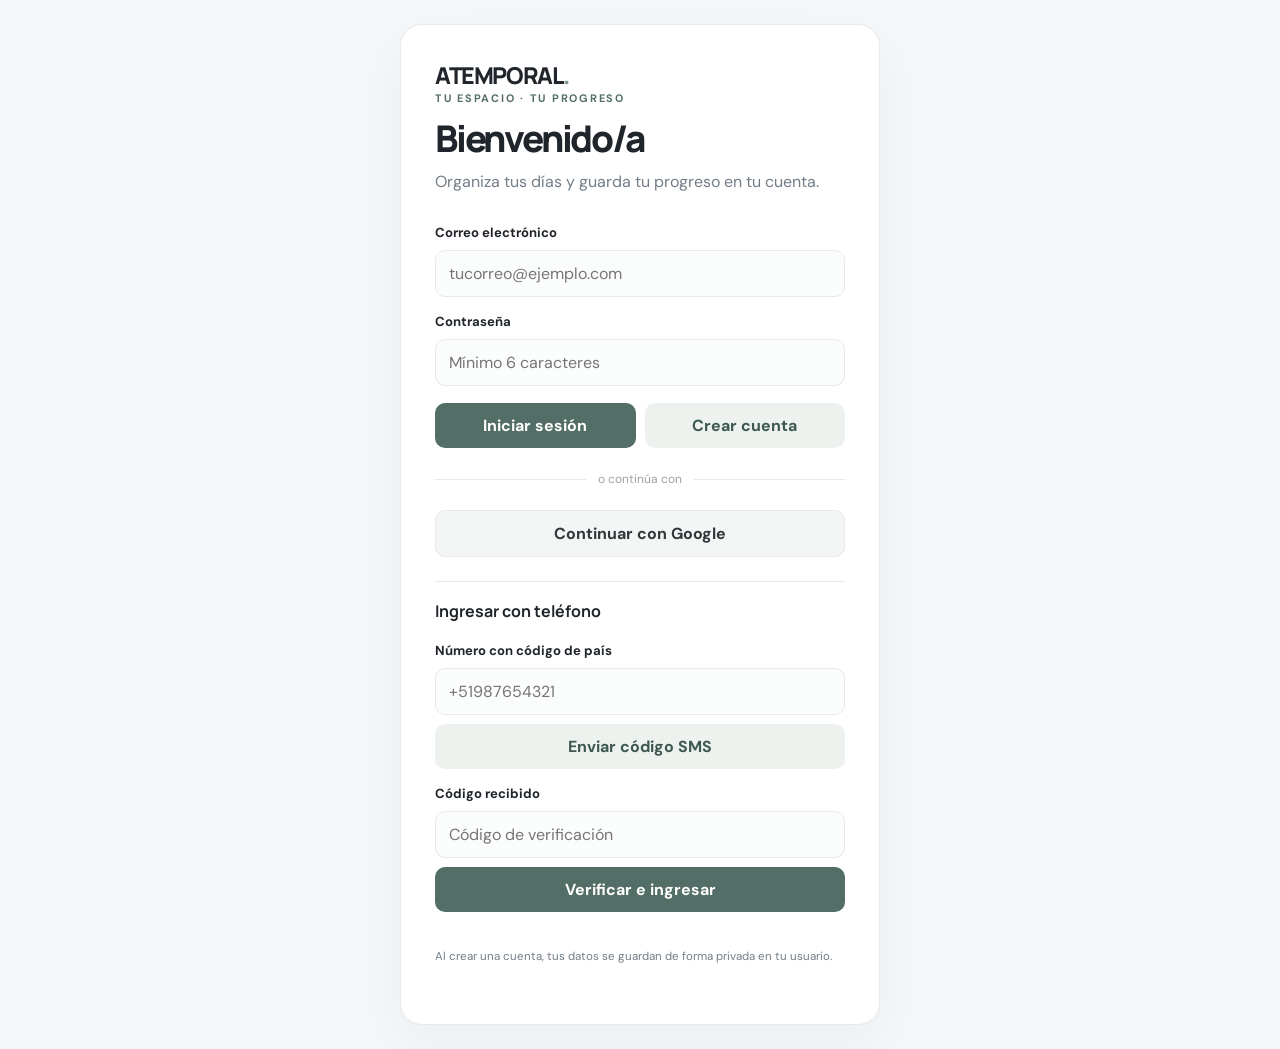
==== login.html @ 3c4faae4 "Add files via upload" ====
<!doctype html>
<html lang="es">
<head>
  <meta charset="utf-8">
  <meta name="viewport" content="width=device-width, initial-scale=1">
  <title>ATEMPORAL — Iniciar sesión</title>
  <link rel="stylesheet" href="style.css">
</head>
<body class="auth-body">
  <main class="auth-card">
    <a class="brand" href="login.html">ATEMPORAL<span>.</span></a>
    <p class="eyebrow">TU ESPACIO · TU PROGRESO</p>
    <h1>Bienvenido/a</h1>
    <p class="muted">Organiza tus días y guarda tu progreso en tu cuenta.</p>

    <form id="email-form" class="stack">
      <label for="email">Correo electrónico</label>
      <input id="email" type="email" autocomplete="email" placeholder="tucorreo@ejemplo.com" required>
      <label for="password">Contraseña</label>
      <input id="password" type="password" autocomplete="current-password" minlength="6" placeholder="Mínimo 6 caracteres" required>
      <div class="button-row">
        <button class="button primary" type="submit" id="login-btn">Iniciar sesión</button>
        <button class="button secondary" type="button" id="signup-btn">Crear cuenta</button>
      </div>
    </form>

    <div class="separator"><span>o continúa con</span></div>
    <button class="button google" id="google-btn" type="button">Continuar con Google</button>

    <section class="phone-box">
      <h2>Ingresar con teléfono</h2>
      <label for="phone">Número con código de país</label>
      <input id="phone" type="tel" placeholder="+51987654321" autocomplete="tel">
      <button class="button secondary full" id="send-otp-btn" type="button">Enviar código SMS</button>
      <label for="otp">Código recibido</label>
      <input id="otp" inputmode="numeric" autocomplete="one-time-code" placeholder="Código de verificación">
      <button class="button primary full" id="verify-otp-btn" type="button">Verificar e ingresar</button>
    </section>
    <p id="auth-message" class="message" role="status" aria-live="polite"></p>
    <p class="tiny muted">Al crear una cuenta, tus datos se guardan de forma privada en tu usuario.</p>
  </main>
  <script type="module" src="auth.js"></script>
</body>
</html>
---- style.css ----
@import url('https://fonts.googleapis.com/css2?family=DM+Sans:wght@400;500;600;700&family=Manrope:wght@500;600;700;800&display=swap');
:root{--ink:#20252b;--muted:#737d87;--line:#e7e9ec;--paper:#f6f7f8;--white:#fff;--accent:#536d67;--accent-dark:#3d5751;--soft:#edf2ef;--danger:#a84c4c}
*{box-sizing:border-box}body{margin:0;background:var(--paper);color:var(--ink);font-family:'DM Sans',sans-serif}button,input,textarea,select{font:inherit}button{cursor:pointer}.brand{font-family:Manrope,sans-serif;font-size:1.45rem;font-weight:800;letter-spacing:-.06em;color:var(--ink);text-decoration:none}.brand span{color:#78958b}.topbar{height:76px;background:var(--white);border-bottom:1px solid var(--line);display:flex;align-items:center;justify-content:space-between;padding:0 max(5vw,20px)}.top-actions{display:flex;align-items:center;gap:16px}.dashboard{max-width:1120px;margin:42px auto;padding:0 24px}.welcome{display:flex;justify-content:space-between;align-items:center;gap:24px;margin-bottom:34px}.welcome h1,.auth-card h1{font:800 clamp(2rem,4vw,3rem) Manrope,sans-serif;letter-spacing:-.06em;margin:5px 0 8px}.eyebrow{font-size:.68rem;letter-spacing:.16em;font-weight:700;color:var(--accent);margin:0 0 8px}.muted{color:var(--muted)}.small{font-size:.82rem}.points-card{background:#253a35;color:white;border-radius:18px;padding:20px 26px;min-width:150px;display:grid;gap:5px}.points-card strong{font:800 2rem Manrope}.points-label{font-size:.65rem;letter-spacing:.14em;color:#c4d5ce}.points-card span:last-child{font-size:.75rem;color:#d8e3de}.tabs{display:flex;gap:8px;overflow:auto;margin-bottom:18px;padding-bottom:4px}.tab{border:1px solid var(--line);background:white;color:var(--muted);padding:11px 18px;border-radius:999px;white-space:nowrap}.tab.active{background:var(--accent);color:white;border-color:var(--accent)}.panel{background:white;border:1px solid var(--line);border-radius:18px;padding:26px;min-height:300px}.section-heading{display:flex;justify-content:space-between;align-items:center;margin-bottom:20px}.section-heading h2{font:700 1.55rem Manrope;margin:0;letter-spacing:-.04em}.entry-form{display:grid;grid-template-columns:1.2fr .8fr 1.2fr auto;gap:9px;margin-bottom:24px}.entry-form input,.entry-form textarea,.entry-form select,.auth-card input{width:100%;border:1px solid var(--line);background:#fbfcfc;border-radius:10px;padding:12px 13px;outline:none;color:var(--ink)}input:focus,textarea:focus,select:focus{border-color:#8aa59a;box-shadow:0 0 0 3px #8aa59a22}.button{border:0;border-radius:10px;padding:12px 16px;font-weight:700;transition:.15s}.button:disabled{opacity:.55;cursor:wait}.primary{background:var(--accent);color:white}.primary:hover{background:var(--accent-dark)}.secondary{background:var(--soft);color:var(--accent-dark)}.compact{padding:9px 12px;font-size:.82rem}.full{width:100%}.item-list{display:grid;gap:10px}.item{display:flex;align-items:center;gap:16px;justify-content:space-between;border:1px solid var(--line);border-radius:13px;padding:14px 15px;background:#fff}.item-main{min-width:0;flex:1}.item-main p{margin:6px 0 0;color:var(--muted);font-size:.9rem;overflow-wrap:anywhere}.item-main small{display:block;margin-top:7px;color:var(--muted)}.item.done strong{text-decoration:line-through;color:#87918d}.check-line{display:flex;align-items:center;gap:10px}.check-line input{accent-color:var(--accent);width:17px;height:17px}.icon-button{border:0;background:#f7eeee;color:var(--danger);border-radius:8px;padding:8px 10px;font-size:.78rem}.empty{color:var(--muted);text-align:center;padding:28px 10px}.vertical-form{grid-template-columns:1fr auto}.vertical-form textarea{grid-column:1/-1;resize:vertical}.vertical-form button{justify-self:start}.note-content{white-space:pre-wrap}.progress-row{display:flex;align-items:center;gap:12px;margin-top:8px}.progress-row input{flex:1;accent-color:var(--accent)}.progress-row span{font-size:.8rem;color:var(--muted);min-width:38px}.finance-summary{display:grid;grid-template-columns:repeat(3,1fr);gap:12px;margin-bottom:20px}.finance-summary div{background:#f7f9f8;border-radius:12px;padding:15px;display:grid;gap:8px}.finance-summary span{color:var(--muted);font-size:.8rem}.finance-summary strong{font:700 1.2rem Manrope}.positive{color:#477a62}.negative{color:#a84c4c}.message{min-height:22px;font-size:.88rem;margin:14px 0}.message.error{color:#a33}.message.success{color:#477a62}.footer{text-align:center;color:#9aa1a6;font-size:.75rem;padding:30px}.hidden{display:none!important}
.auth-body{min-height:100vh;display:grid;place-items:center;padding:24px}.auth-card{width:min(100%,480px);background:white;border:1px solid var(--line);border-radius:22px;padding:34px;box-shadow:0 20px 60px #24352d0c}.auth-card h1{font-size:2.3rem}.auth-card>.muted{margin:0 0 25px}.stack{display:grid;gap:9px}.stack label,.phone-box label{font-size:.82rem;font-weight:700;margin-top:7px}.button-row{display:grid;grid-template-columns:1fr 1fr;gap:9px;margin-top:8px}.separator{display:flex;align-items:center;gap:12px;color:#9aa1a6;font-size:.75rem;margin:23px 0}.separator:before,.separator:after{content:"";height:1px;background:var(--line);flex:1}.google{width:100%;background:#f4f5f5;color:#30383b;border:1px solid var(--line)}.phone-box{border-top:1px solid var(--line);margin-top:24px;padding-top:18px;display:grid;gap:9px}.phone-box h2{font:700 1rem Manrope;margin:0 0 4px}.tiny{font-size:.72rem;line-height:1.5;margin-top:18px}.auth-card .message{margin-bottom:0}
@media(max-width:760px){.dashboard{margin:26px auto;padding:0 14px}.welcome{align-items:flex-start}.points-card{min-width:112px;padding:15px}.entry-form{grid-template-columns:1fr 1fr}.entry-form button{grid-column:1/-1}.vertical-form{grid-template-columns:1fr}.vertical-form textarea{grid-column:auto}.finance-summary{grid-template-columns:1fr}.panel{padding:18px}.topbar{padding:0 16px}.top-actions{gap:8px}.top-actions .small{display:none}}
@media(max-width:420px){.welcome{display:grid}.points-card{display:flex;align-items:center;justify-content:space-between}.entry-form{grid-template-columns:1fr}.entry-form button{grid-column:auto}.auth-card{padding:25px 20px}}
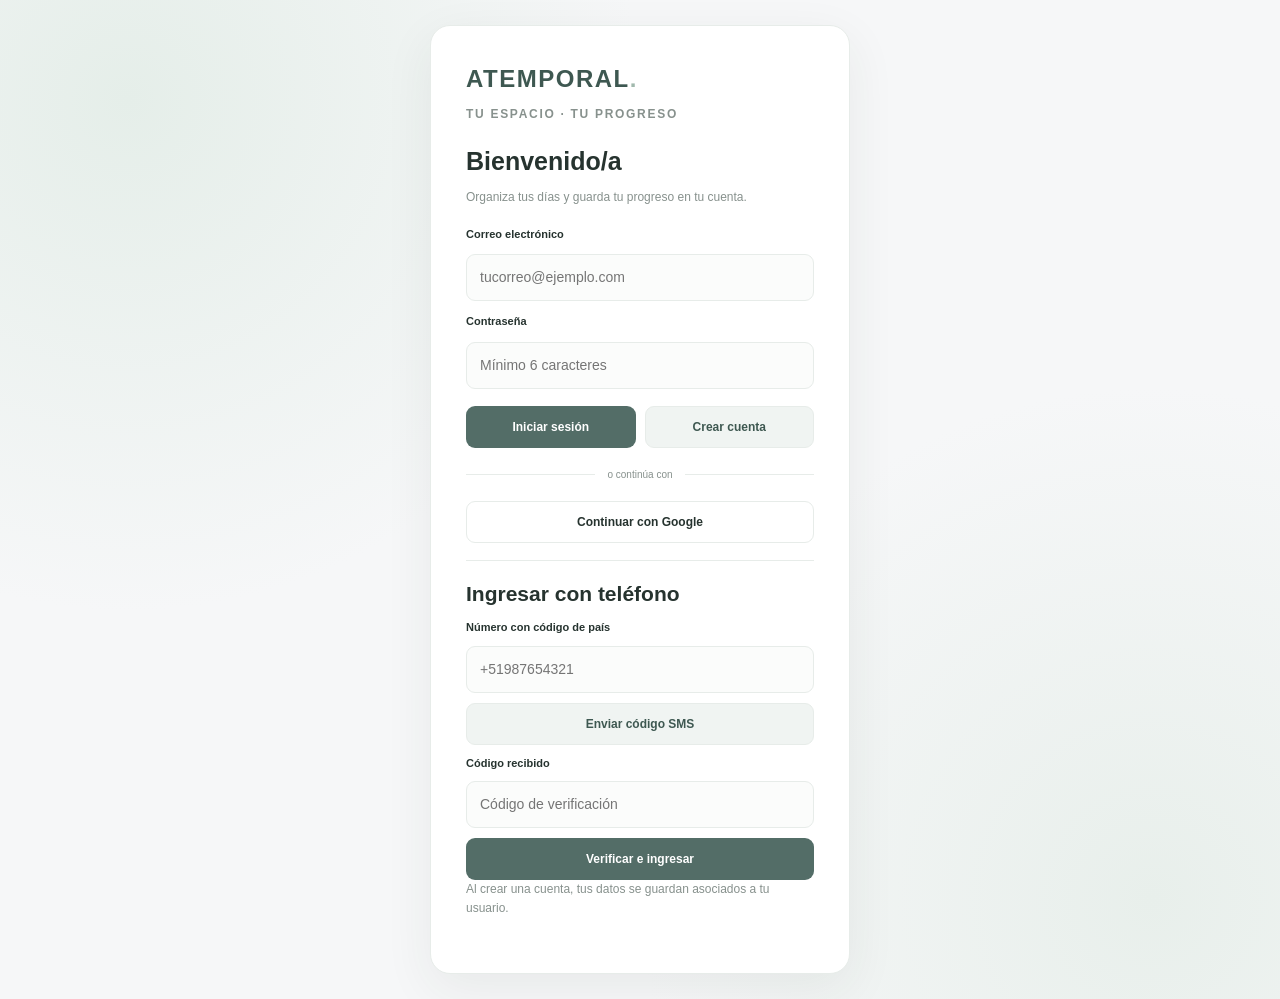
==== commit b24670ec: "Update login.html" ====
--- a/login.html
+++ b/login.html
@@ -1,44 +1,149 @@
+
 <!doctype html>
 <html lang="es">
 <head>
   <meta charset="utf-8">
   <meta name="viewport" content="width=device-width, initial-scale=1">
+
   <title>ATEMPORAL — Iniciar sesión</title>
+
   <link rel="stylesheet" href="style.css">
 </head>
+
 <body class="auth-body">
+
   <main class="auth-card">
-    <a class="brand" href="login.html">ATEMPORAL<span>.</span></a>
+
+    <a class="brand" href="login.html">
+      ATEMPORAL<span>.</span>
+    </a>
+
     <p class="eyebrow">TU ESPACIO · TU PROGRESO</p>
+
     <h1>Bienvenido/a</h1>
-    <p class="muted">Organiza tus días y guarda tu progreso en tu cuenta.</p>
 
+    <p class="muted">
+      Organiza tus días y guarda tu progreso en tu cuenta.
+    </p>
+
+    <!-- ACCESO CON CORREO -->
     <form id="email-form" class="stack">
+
       <label for="email">Correo electrónico</label>
-      <input id="email" type="email" autocomplete="email" placeholder="tucorreo@ejemplo.com" required>
+
+      <input
+        id="email"
+        type="email"
+        autocomplete="email"
+        placeholder="tucorreo@ejemplo.com"
+        required
+      >
+
       <label for="password">Contraseña</label>
-      <input id="password" type="password" autocomplete="current-password" minlength="6" placeholder="Mínimo 6 caracteres" required>
+
+      <input
+        id="password"
+        type="password"
+        autocomplete="current-password"
+        minlength="6"
+        placeholder="Mínimo 6 caracteres"
+        required
+      >
+
       <div class="button-row">
-        <button class="button primary" type="submit" id="login-btn">Iniciar sesión</button>
-        <button class="button secondary" type="button" id="signup-btn">Crear cuenta</button>
+
+        <button
+          class="button primary"
+          type="submit"
+          id="login-btn"
+        >
+          Iniciar sesión
+        </button>
+
+        <button
+          class="button secondary"
+          type="button"
+          id="signup-btn"
+        >
+          Crear cuenta
+        </button>
+
       </div>
+
     </form>
 
-    <div class="separator"><span>o continúa con</span></div>
-    <button class="button google" id="google-btn" type="button">Continuar con Google</button>
+    <!-- GOOGLE -->
+    <div class="separator">
+      <span>o continúa con</span>
+    </div>
 
+    <button
+      class="button google"
+      id="google-btn"
+      type="button"
+    >
+      Continuar con Google
+    </button>
+
+    <!-- TELÉFONO -->
     <section class="phone-box">
+
       <h2>Ingresar con teléfono</h2>
-      <label for="phone">Número con código de país</label>
-      <input id="phone" type="tel" placeholder="+51987654321" autocomplete="tel">
-      <button class="button secondary full" id="send-otp-btn" type="button">Enviar código SMS</button>
+
+      <label for="phone">
+        Número con código de país
+      </label>
+
+      <input
+        id="phone"
+        type="tel"
+        placeholder="+51987654321"
+        autocomplete="tel"
+      >
+
+      <button
+        class="button secondary full"
+        id="send-otp-btn"
+        type="button"
+      >
+        Enviar código SMS
+      </button>
+
       <label for="otp">Código recibido</label>
-      <input id="otp" inputmode="numeric" autocomplete="one-time-code" placeholder="Código de verificación">
-      <button class="button primary full" id="verify-otp-btn" type="button">Verificar e ingresar</button>
+
+      <input
+        id="otp"
+        type="text"
+        inputmode="numeric"
+        autocomplete="one-time-code"
+        placeholder="Código de verificación"
+      >
+
+      <button
+        class="button primary full"
+        id="verify-otp-btn"
+        type="button"
+      >
+        Verificar e ingresar
+      </button>
+
     </section>
-    <p id="auth-message" class="message" role="status" aria-live="polite"></p>
-    <p class="tiny muted">Al crear una cuenta, tus datos se guardan de forma privada en tu usuario.</p>
+
+    <!-- MENSAJES -->
+    <p
+      id="auth-message"
+      class="message"
+      role="status"
+      aria-live="polite"
+    ></p>
+
+    <p class="tiny muted">
+      Al crear una cuenta, tus datos se guardan asociados a tu usuario.
+    </p>
+
   </main>
+
   <script type="module" src="auth.js"></script>
+
 </body>
 </html>
--- a/style.css
+++ b/style.css
@@ -1,6 +1,1470 @@
-@import url('https://fonts.googleapis.com/css2?family=DM+Sans:wght@400;500;600;700&family=Manrope:wght@500;600;700;800&display=swap');
-:root{--ink:#20252b;--muted:#737d87;--line:#e7e9ec;--paper:#f6f7f8;--white:#fff;--accent:#536d67;--accent-dark:#3d5751;--soft:#edf2ef;--danger:#a84c4c}
-*{box-sizing:border-box}body{margin:0;background:var(--paper);color:var(--ink);font-family:'DM Sans',sans-serif}button,input,textarea,select{font:inherit}button{cursor:pointer}.brand{font-family:Manrope,sans-serif;font-size:1.45rem;font-weight:800;letter-spacing:-.06em;color:var(--ink);text-decoration:none}.brand span{color:#78958b}.topbar{height:76px;background:var(--white);border-bottom:1px solid var(--line);display:flex;align-items:center;justify-content:space-between;padding:0 max(5vw,20px)}.top-actions{display:flex;align-items:center;gap:16px}.dashboard{max-width:1120px;margin:42px auto;padding:0 24px}.welcome{display:flex;justify-content:space-between;align-items:center;gap:24px;margin-bottom:34px}.welcome h1,.auth-card h1{font:800 clamp(2rem,4vw,3rem) Manrope,sans-serif;letter-spacing:-.06em;margin:5px 0 8px}.eyebrow{font-size:.68rem;letter-spacing:.16em;font-weight:700;color:var(--accent);margin:0 0 8px}.muted{color:var(--muted)}.small{font-size:.82rem}.points-card{background:#253a35;color:white;border-radius:18px;padding:20px 26px;min-width:150px;display:grid;gap:5px}.points-card strong{font:800 2rem Manrope}.points-label{font-size:.65rem;letter-spacing:.14em;color:#c4d5ce}.points-card span:last-child{font-size:.75rem;color:#d8e3de}.tabs{display:flex;gap:8px;overflow:auto;margin-bottom:18px;padding-bottom:4px}.tab{border:1px solid var(--line);background:white;color:var(--muted);padding:11px 18px;border-radius:999px;white-space:nowrap}.tab.active{background:var(--accent);color:white;border-color:var(--accent)}.panel{background:white;border:1px solid var(--line);border-radius:18px;padding:26px;min-height:300px}.section-heading{display:flex;justify-content:space-between;align-items:center;margin-bottom:20px}.section-heading h2{font:700 1.55rem Manrope;margin:0;letter-spacing:-.04em}.entry-form{display:grid;grid-template-columns:1.2fr .8fr 1.2fr auto;gap:9px;margin-bottom:24px}.entry-form input,.entry-form textarea,.entry-form select,.auth-card input{width:100%;border:1px solid var(--line);background:#fbfcfc;border-radius:10px;padding:12px 13px;outline:none;color:var(--ink)}input:focus,textarea:focus,select:focus{border-color:#8aa59a;box-shadow:0 0 0 3px #8aa59a22}.button{border:0;border-radius:10px;padding:12px 16px;font-weight:700;transition:.15s}.button:disabled{opacity:.55;cursor:wait}.primary{background:var(--accent);color:white}.primary:hover{background:var(--accent-dark)}.secondary{background:var(--soft);color:var(--accent-dark)}.compact{padding:9px 12px;font-size:.82rem}.full{width:100%}.item-list{display:grid;gap:10px}.item{display:flex;align-items:center;gap:16px;justify-content:space-between;border:1px solid var(--line);border-radius:13px;padding:14px 15px;background:#fff}.item-main{min-width:0;flex:1}.item-main p{margin:6px 0 0;color:var(--muted);font-size:.9rem;overflow-wrap:anywhere}.item-main small{display:block;margin-top:7px;color:var(--muted)}.item.done strong{text-decoration:line-through;color:#87918d}.check-line{display:flex;align-items:center;gap:10px}.check-line input{accent-color:var(--accent);width:17px;height:17px}.icon-button{border:0;background:#f7eeee;color:var(--danger);border-radius:8px;padding:8px 10px;font-size:.78rem}.empty{color:var(--muted);text-align:center;padding:28px 10px}.vertical-form{grid-template-columns:1fr auto}.vertical-form textarea{grid-column:1/-1;resize:vertical}.vertical-form button{justify-self:start}.note-content{white-space:pre-wrap}.progress-row{display:flex;align-items:center;gap:12px;margin-top:8px}.progress-row input{flex:1;accent-color:var(--accent)}.progress-row span{font-size:.8rem;color:var(--muted);min-width:38px}.finance-summary{display:grid;grid-template-columns:repeat(3,1fr);gap:12px;margin-bottom:20px}.finance-summary div{background:#f7f9f8;border-radius:12px;padding:15px;display:grid;gap:8px}.finance-summary span{color:var(--muted);font-size:.8rem}.finance-summary strong{font:700 1.2rem Manrope}.positive{color:#477a62}.negative{color:#a84c4c}.message{min-height:22px;font-size:.88rem;margin:14px 0}.message.error{color:#a33}.message.success{color:#477a62}.footer{text-align:center;color:#9aa1a6;font-size:.75rem;padding:30px}.hidden{display:none!important}
-.auth-body{min-height:100vh;display:grid;place-items:center;padding:24px}.auth-card{width:min(100%,480px);background:white;border:1px solid var(--line);border-radius:22px;padding:34px;box-shadow:0 20px 60px #24352d0c}.auth-card h1{font-size:2.3rem}.auth-card>.muted{margin:0 0 25px}.stack{display:grid;gap:9px}.stack label,.phone-box label{font-size:.82rem;font-weight:700;margin-top:7px}.button-row{display:grid;grid-template-columns:1fr 1fr;gap:9px;margin-top:8px}.separator{display:flex;align-items:center;gap:12px;color:#9aa1a6;font-size:.75rem;margin:23px 0}.separator:before,.separator:after{content:"";height:1px;background:var(--line);flex:1}.google{width:100%;background:#f4f5f5;color:#30383b;border:1px solid var(--line)}.phone-box{border-top:1px solid var(--line);margin-top:24px;padding-top:18px;display:grid;gap:9px}.phone-box h2{font:700 1rem Manrope;margin:0 0 4px}.tiny{font-size:.72rem;line-height:1.5;margin-top:18px}.auth-card .message{margin-bottom:0}
-@media(max-width:760px){.dashboard{margin:26px auto;padding:0 14px}.welcome{align-items:flex-start}.points-card{min-width:112px;padding:15px}.entry-form{grid-template-columns:1fr 1fr}.entry-form button{grid-column:1/-1}.vertical-form{grid-template-columns:1fr}.vertical-form textarea{grid-column:auto}.finance-summary{grid-template-columns:1fr}.panel{padding:18px}.topbar{padding:0 16px}.top-actions{gap:8px}.top-actions .small{display:none}}
-@media(max-width:420px){.welcome{display:grid}.points-card{display:flex;align-items:center;justify-content:space-between}.entry-form{grid-template-columns:1fr}.entry-form button{grid-column:auto}.auth-card{padding:25px 20px}}
+
+/* =========================================
+   ATEMPORAL 2.0 — ESTILOS GENERALES
+========================================= */
+
+:root {
+  --bg: #f6f7f8;
+  --surface: #ffffff;
+  --surface-soft: #f0f4f2;
+  --accent: #536d67;
+  --accent-dark: #3e5851;
+  --accent-light: #e4eeea;
+  --text: #26332f;
+  --muted: #87918d;
+  --border: #e7ece9;
+  --danger: #bd6565;
+  --danger-light: #faeeee;
+  --success: #5c8a70;
+  --success-light: #eaf3ed;
+  --shadow: 0 5px 20px rgba(36, 58, 48, 0.045);
+  --radius: 16px;
+  --font: "DM Sans", sans-serif;
+  --heading: "Manrope", sans-serif;
+}
+
+* {
+  box-sizing: border-box;
+  margin: 0;
+  padding: 0;
+}
+
+html {
+  scroll-behavior: smooth;
+}
+
+body {
+  font-family: var(--font);
+  color: var(--text);
+  background: var(--bg);
+  font-size: 14px;
+  line-height: 1.5;
+}
+
+button,
+input,
+textarea,
+select {
+  font: inherit;
+}
+
+button {
+  cursor: pointer;
+}
+
+button:disabled {
+  opacity: 0.55;
+  cursor: not-allowed;
+}
+
+a {
+  color: inherit;
+  text-decoration: none;
+}
+
+button:focus-visible,
+input:focus-visible,
+textarea:focus-visible,
+select:focus-visible,
+a:focus-visible {
+  outline: 3px solid rgba(83, 109, 103, 0.25);
+  outline-offset: 2px;
+}
+
+.hidden {
+  display: none !important;
+}
+
+.muted {
+  color: var(--muted);
+}
+
+.small {
+  font-size: 12px;
+}
+
+.eyebrow {
+  color: var(--accent);
+  font-size: 10px;
+  font-weight: 700;
+  letter-spacing: 1.7px;
+  margin-bottom: 7px;
+}
+
+.empty {
+  color: var(--muted);
+  text-align: center;
+  padding: 25px 12px;
+  font-size: 13px;
+}
+
+/* =========================================
+   ESTRUCTURA PRINCIPAL
+========================================= */
+
+.app-body {
+  min-height: 100vh;
+  background: var(--bg);
+}
+
+.app-layout {
+  display: flex;
+  min-height: 100vh;
+}
+
+/* =========================================
+   BARRA LATERAL
+========================================= */
+
+.sidebar {
+  width: 250px;
+  min-width: 250px;
+  min-height: 100vh;
+  background: var(--surface);
+  border-right: 1px solid var(--border);
+  padding: 30px 19px 22px;
+  display: flex;
+  flex-direction: column;
+  position: sticky;
+  top: 0;
+  height: 100vh;
+  z-index: 20;
+}
+
+.brand {
+  display: inline-block;
+  font-family: var(--heading);
+  font-size: 24px;
+  font-weight: 800;
+  letter-spacing: 1.5px;
+  color: var(--accent-dark);
+}
+
+.brand span {
+  color: #a1b9ad;
+}
+
+.sidebar-caption {
+  color: var(--muted);
+  font-size: 9px;
+  font-weight: 700;
+  letter-spacing: 1.6px;
+  margin-top: 5px;
+  margin-bottom: 36px;
+}
+
+.side-nav {
+  display: flex;
+  flex-direction: column;
+  gap: 6px;
+}
+
+.nav-item {
+  display: flex;
+  align-items: center;
+  gap: 13px;
+  width: 100%;
+  padding: 12px 14px;
+  background: transparent;
+  border: 0;
+  border-radius: 10px;
+  text-align: left;
+  color: #75817b;
+  font-size: 13px;
+  font-weight: 600;
+  transition: background 0.2s, color 0.2s;
+}
+
+.nav-item span {
+  width: 21px;
+  text-align: center;
+  font-size: 19px;
+}
+
+.nav-item:hover {
+  background: var(--surface-soft);
+  color: var(--accent-dark);
+}
+
+.nav-item.active {
+  background: var(--accent-light);
+  color: var(--accent-dark);
+}
+
+.sidebar-bottom {
+  margin-top: auto;
+  padding-top: 20px;
+}
+
+.sidebar-user {
+  display: flex;
+  align-items: center;
+  gap: 11px;
+  padding: 12px 4px 16px;
+  min-width: 0;
+}
+
+.user-avatar {
+  width: 37px;
+  height: 37px;
+  min-width: 37px;
+  border-radius: 50%;
+  display: grid;
+  place-items: center;
+  background: var(--accent-light);
+  color: var(--accent-dark);
+  font-weight: 700;
+}
+
+.user-details {
+  display: flex;
+  flex-direction: column;
+  min-width: 0;
+}
+
+.user-details strong {
+  font-size: 12px;
+}
+
+.user-details span {
+  color: var(--muted);
+  font-size: 10px;
+  overflow: hidden;
+  text-overflow: ellipsis;
+  white-space: nowrap;
+}
+
+/* =========================================
+   CONTENIDO PRINCIPAL
+========================================= */
+
+.main-content {
+  flex: 1;
+  min-width: 0;
+  max-width: 1600px;
+  padding: 38px 45px 25px;
+  margin: 0 auto;
+}
+
+.section-panel {
+  width: 100%;
+  animation: appear 0.25s ease;
+}
+
+@keyframes appear {
+  from {
+    opacity: 0;
+    transform: translateY(5px);
+  }
+  to {
+    opacity: 1;
+    transform: translateY(0);
+  }
+}
+
+.mobile-header {
+  display: none;
+}
+
+/* =========================================
+   INICIO Y BIENVENIDA
+========================================= */
+
+.welcome {
+  display: flex;
+  justify-content: space-between;
+  align-items: center;
+  gap: 25px;
+  margin-bottom: 42px;
+}
+
+.welcome h1,
+.page-heading h1 {
+  font-family: var(--heading);
+  font-size: clamp(25px, 3vw, 34px);
+  font-weight: 800;
+  line-height: 1.25;
+  letter-spacing: -1.2px;
+  margin-bottom: 8px;
+}
+
+.welcome .muted {
+  font-size: 13px;
+}
+
+.points-card {
+  min-width: 165px;
+  padding: 20px 24px;
+  border-radius: var(--radius);
+  background: var(--accent);
+  color: white;
+  display: flex;
+  flex-direction: column;
+  box-shadow: var(--shadow);
+}
+
+.points-label {
+  font-size: 9px;
+  letter-spacing: 1.5px;
+  opacity: 0.8;
+  font-weight: 700;
+}
+
+.points-card strong {
+  font-family: var(--heading);
+  font-size: 34px;
+  line-height: 1.3;
+  margin: 3px 0;
+}
+
+.points-card span:last-child {
+  font-size: 11px;
+  opacity: 0.85;
+}
+
+/* =========================================
+   TÍTULOS DE SECCIÓN
+========================================= */
+
+.section-heading {
+  display: flex;
+  justify-content: space-between;
+  align-items: center;
+  gap: 15px;
+  margin-bottom: 19px;
+}
+
+.section-heading h2 {
+  font-family: var(--heading);
+  font-size: 18px;
+  font-weight: 700;
+  letter-spacing: -0.4px;
+}
+
+.page-heading {
+  margin-bottom: 28px;
+}
+
+.page-heading h1 {
+  margin-bottom: 8px;
+}
+
+.page-heading > .muted {
+  font-size: 13px;
+}
+
+/* =========================================
+   TARJETAS DE RESUMEN
+========================================= */
+
+.overview-grid {
+  display: grid;
+  grid-template-columns: repeat(4, minmax(0, 1fr));
+  gap: 15px;
+  margin-bottom: 25px;
+}
+
+.overview-card {
+  background: var(--surface);
+  border: 1px solid var(--border);
+  border-radius: var(--radius);
+  padding: 20px;
+  min-width: 0;
+  display: flex;
+  flex-direction: column;
+  box-shadow: var(--shadow);
+}
+
+.overview-icon {
+  width: 36px;
+  height: 36px;
+  display: grid;
+  place-items: center;
+  background: var(--accent-light);
+  color: var(--accent-dark);
+  border-radius: 11px;
+  font-size: 19px;
+  margin-bottom: 15px;
+}
+
+.overview-card > strong {
+  font-family: var(--heading);
+  font-size: 26px;
+  line-height: 1.2;
+  font-weight: 800;
+  margin-bottom: 5px;
+  overflow-wrap: anywhere;
+}
+
+.overview-card > span {
+  color: var(--muted);
+  font-size: 11px;
+  margin-bottom: 15px;
+}
+
+.text-link {
+  border: 0;
+  background: transparent;
+  color: var(--accent);
+  font-size: 11px;
+  font-weight: 700;
+  text-align: left;
+  width: fit-content;
+  transition: color 0.2s;
+}
+
+.text-link:hover {
+  color: var(--accent-dark);
+  text-decoration: underline;
+}
+
+/* =========================================
+   PANELES
+========================================= */
+
+.panel {
+  background: var(--surface);
+  border: 1px solid var(--border);
+  border-radius: var(--radius);
+  padding: 23px;
+  margin-bottom: 20px;
+  box-shadow: var(--shadow);
+}
+
+.home-columns {
+  display: grid;
+  grid-template-columns: repeat(2, minmax(0, 1fr));
+  gap: 18px;
+  margin-bottom: 5px;
+}
+
+.home-columns .panel {
+  min-width: 0;
+}
+
+.quick-access {
+  margin-top: 3px;
+}
+
+.quick-grid {
+  display: grid;
+  grid-template-columns: repeat(5, minmax(0, 1fr));
+  gap: 10px;
+}
+
+.quick-item {
+  display: flex;
+  flex-direction: column;
+  align-items: center;
+  justify-content: center;
+  gap: 9px;
+  min-height: 88px;
+  padding: 13px 8px;
+  background: var(--surface-soft);
+  color: var(--text);
+  border: 1px solid transparent;
+  border-radius: 12px;
+  font-size: 11px;
+  font-weight: 600;
+  text-align: center;
+  transition: all 0.2s;
+}
+
+.quick-item span {
+  color: var(--accent);
+  font-size: 22px;
+}
+
+.quick-item:hover {
+  background: var(--accent-light);
+  border-color: #d7e4dd;
+  transform: translateY(-2px);
+}
+
+/* =========================================
+   FORMULARIOS
+========================================= */
+
+.entry-form {
+  display: grid;
+  grid-template-columns: repeat(3, minmax(0, 1fr)) auto;
+  gap: 11px;
+  align-items: center;
+}
+
+.entry-form input,
+.entry-form textarea,
+.entry-form select,
+.edit-field input,
+.edit-field textarea,
+.edit-field select {
+  width: 100%;
+  min-width: 0;
+  padding: 12px 13px;
+  border: 1px solid var(--border);
+  border-radius: 9px;
+  background: #fbfcfb;
+  color: var(--text);
+  font-size: 12px;
+  outline: none;
+  transition: border 0.2s, box-shadow 0.2s;
+}
+
+.entry-form input:focus,
+.entry-form textarea:focus,
+.entry-form select:focus,
+.edit-field input:focus,
+.edit-field textarea:focus,
+.edit-field select:focus {
+  border-color: #9ab3a7;
+  box-shadow: 0 0 0 3px rgba(83, 109, 103, 0.08);
+}
+
+.entry-form input::placeholder,
+.entry-form textarea::placeholder {
+  color: #a2aaa6;
+}
+
+.entry-form textarea,
+.edit-field textarea {
+  resize: vertical;
+  min-height: 95px;
+}
+
+.entry-form.vertical-form {
+  display: flex;
+  flex-direction: column;
+  align-items: stretch;
+}
+
+.entry-form.vertical-form button {
+  align-self: flex-start;
+}
+
+#movement-form {
+  grid-template-columns: 1.5fr 1fr 1fr 1fr auto;
+}
+
+/* =========================================
+   BOTONES
+========================================= */
+
+.button {
+  display: inline-flex;
+  justify-content: center;
+  align-items: center;
+  gap: 7px;
+  min-height: 42px;
+  padding: 10px 17px;
+  border-radius: 9px;
+  border: 1px solid transparent;
+  font-size: 12px;
+  font-weight: 700;
+  transition: all 0.2s;
+  white-space: nowrap;
+}
+
+.button.primary {
+  background: var(--accent);
+  color: white;
+}
+
+.button.primary:hover {
+  background: var(--accent-dark);
+  transform: translateY(-1px);
+}
+
+.button.secondary {
+  background: var(--surface-soft);
+  color: var(--accent-dark);
+  border-color: var(--border);
+}
+
+.button.secondary:hover {
+  background: var(--accent-light);
+}
+
+.button.full {
+  width: 100%;
+}
+
+.button.compact {
+  min-height: 34px;
+  padding: 7px 12px;
+}
+
+/* =========================================
+   LISTAS Y REGISTROS
+========================================= */
+
+.item-list {
+  display: flex;
+  flex-direction: column;
+  gap: 10px;
+  min-width: 0;
+}
+
+.item {
+  display: flex;
+  align-items: center;
+  justify-content: space-between;
+  gap: 15px;
+  padding: 15px;
+  border: 1px solid var(--border);
+  border-radius: 11px;
+  background: #fff;
+  min-width: 0;
+  transition: background 0.2s;
+}
+
+.item:hover {
+  background: #fcfdfc;
+}
+
+.item.done {
+  background: #f6faf7;
+}
+
+.item.done .check-line span {
+  color: #91a098;
+  text-decoration: line-through;
+}
+
+.item-main {
+  flex: 1;
+  min-width: 0;
+}
+
+.item-main > strong {
+  font-size: 13px;
+  font-weight: 700;
+  overflow-wrap: anywhere;
+}
+
+.check-line {
+  display: flex;
+  align-items: center;
+  gap: 10px;
+  font-size: 13px;
+  font-weight: 600;
+  cursor: pointer;
+  overflow-wrap: anywhere;
+}
+
+.check-line input {
+  width: 16px;
+  height: 16px;
+  min-width: 16px;
+  accent-color: var(--accent);
+  cursor: pointer;
+}
+
+.check-line span {
+  overflow-wrap: anywhere;
+}
+
+.item-description {
+  color: #7f8b85;
+  font-size: 11px;
+  margin-top: 6px;
+  white-space: pre-wrap;
+  overflow-wrap: anywhere;
+}
+
+.item-date {
+  display: block;
+  color: #9ba49f;
+  font-size: 10px;
+  margin-top: 7px;
+}
+
+.item-actions {
+  display: flex;
+  align-items: center;
+  justify-content: flex-end;
+  gap: 5px;
+  flex-wrap: wrap;
+}
+
+.icon-button {
+  border: 0;
+  background: var(--surface-soft);
+  color: var(--accent-dark);
+  padding: 7px 10px;
+  border-radius: 7px;
+  font-size: 10px;
+  font-weight: 600;
+  transition: background 0.2s;
+  white-space: nowrap;
+}
+
+.icon-button:hover {
+  background: var(--accent-light);
+}
+
+.icon-button.delete-btn {
+  background: #fbf1f1;
+  color: var(--danger);
+}
+
+.icon-button.delete-btn:hover {
+  background: var(--danger-light);
+}
+
+/* =========================================
+   PROGRESO DE OBJETIVOS
+========================================= */
+
+.progress-row {
+  display: flex;
+  align-items: center;
+  gap: 12px;
+  margin-top: 12px;
+  max-width: 380px;
+}
+
+.progress-row input {
+  flex: 1;
+  min-width: 0;
+  accent-color: var(--accent);
+  cursor: pointer;
+}
+
+.progress-row strong {
+  color: var(--accent-dark);
+  font-size: 11px;
+  min-width: 34px;
+  text-align: right;
+}
+
+/* =========================================
+   CALENDARIO DE HÁBITOS
+========================================= */
+
+.habit-calendar {
+  width: 100%;
+}
+
+.calendar-header {
+  display: flex;
+  align-items: center;
+  justify-content: space-between;
+  margin-bottom: 17px;
+  text-transform: capitalize;
+}
+
+.calendar-header strong {
+  font-family: var(--heading);
+  font-size: 15px;
+}
+
+.calendar-grid {
+  display: grid;
+  grid-template-columns: repeat(7, minmax(0, 1fr));
+  gap: 7px;
+}
+
+.calendar-weekday {
+  text-align: center;
+  color: var(--muted);
+  font-size: 10px;
+  font-weight: 700;
+  padding: 8px 0;
+}
+
+.calendar-day {
+  min-height: 65px;
+  border: 1px solid var(--border);
+  border-radius: 9px;
+  padding: 8px;
+  display: flex;
+  flex-direction: column;
+  align-items: center;
+  justify-content: center;
+  gap: 4px;
+  font-size: 12px;
+  color: var(--text);
+  background: #fff;
+}
+
+.calendar-day small {
+  font-size: 8px;
+  color: var(--accent-dark);
+  text-align: center;
+}
+
+.calendar-day.has-activity {
+  background: var(--accent-light);
+  border-color: #d2e2d8;
+  color: var(--accent-dark);
+  font-weight: 700;
+}
+
+.calendar-day.is-today {
+  outline: 2px solid var(--accent);
+  outline-offset: -2px;
+}
+
+.calendar-day.empty-day {
+  border: 0;
+  background: transparent;
+}
+
+.calendar-legend {
+  display: flex;
+  align-items: center;
+  gap: 7px;
+  color: var(--muted);
+  font-size: 10px;
+  margin-top: 15px;
+}
+
+.legend-dot {
+  width: 9px;
+  height: 9px;
+  border-radius: 50%;
+  background: var(--accent);
+}
+
+/* =========================================
+   NOTAS
+========================================= */
+
+.note-content {
+  line-height: 1.7;
+  max-height: 120px;
+  overflow: auto;
+}
+
+/* =========================================
+   FINANZAS
+========================================= */
+
+.finance-summary {
+  display: grid;
+  grid-template-columns: repeat(3, minmax(0, 1fr));
+  gap: 15px;
+  margin-bottom: 20px;
+}
+
+.finance-summary article {
+  background: var(--surface);
+  border: 1px solid var(--border);
+  border-radius: var(--radius);
+  padding: 20px;
+  display: flex;
+  flex-direction: column;
+  gap: 8px;
+  box-shadow: var(--shadow);
+}
+
+.finance-summary article span {
+  color: var(--muted);
+  font-size: 11px;
+}
+
+.finance-summary article strong {
+  font-family: var(--heading);
+  font-size: 21px;
+  overflow-wrap: anywhere;
+}
+
+.positive {
+  color: var(--success);
+}
+
+.negative {
+  color: var(--danger);
+}
+
+.movement-value {
+  font-size: 12px;
+  white-space: nowrap;
+}
+
+/* =========================================
+   ESTADÍSTICAS
+========================================= */
+
+.stats-habit-row {
+  display: flex;
+  justify-content: space-between;
+  align-items: center;
+  gap: 15px;
+  padding: 14px 4px;
+  border-bottom: 1px solid var(--border);
+}
+
+.stats-habit-row:last-child {
+  border-bottom: 0;
+}
+
+.stats-habit-row strong {
+  font-size: 12px;
+}
+
+.stats-habit-row span {
+  color: var(--muted);
+  font-size: 11px;
+  white-space: nowrap;
+}
+
+/* =========================================
+   MENSAJES
+========================================= */
+
+.message {
+  min-height: 0;
+  margin: 10px 0;
+  font-size: 12px;
+  color: var(--success);
+}
+
+.message:empty {
+  display: none;
+}
+
+.message.error {
+  color: var(--danger);
+}
+
+/* =========================================
+   PIE DE PÁGINA
+========================================= */
+
+.footer {
+  text-align: center;
+  color: #a1aaa5;
+  font-size: 10px;
+  padding: 25px 0 5px;
+}
+
+/* =========================================
+   VENTANA DE EDICIÓN
+========================================= */
+
+.edit-dialog {
+  width: min(480px, calc(100% - 30px));
+  max-height: 85vh;
+  margin: auto;
+  border: 1px solid var(--border);
+  border-radius: 18px;
+  padding: 0;
+  background: var(--surface);
+  color: var(--text);
+  box-shadow: 0 20px 70px rgba(0, 0, 0, 0.15);
+}
+
+.edit-dialog::backdrop {
+  background: rgba(28, 42, 36, 0.35);
+  backdrop-filter: blur(3px);
+}
+
+.edit-dialog-content {
+  padding: 25px;
+  max-height: 85vh;
+  overflow-y: auto;
+}
+
+.edit-dialog .section-heading {
+  margin-bottom: 22px;
+}
+
+.edit-dialog .section-heading h2 {
+  font-size: 19px;
+}
+
+.stack {
+  display: flex;
+  flex-direction: column;
+  gap: 15px;
+}
+
+.edit-fields,
+#edit-fields {
+  display: flex;
+  flex-direction: column;
+  gap: 13px;
+}
+
+.edit-field {
+  display: flex;
+  flex-direction: column;
+  gap: 6px;
+}
+
+.edit-field > span {
+  font-size: 11px;
+  font-weight: 700;
+  color: var(--accent-dark);
+}
+
+.button-row {
+  display: flex;
+  justify-content: flex-end;
+  gap: 9px;
+  margin-top: 5px;
+}
+
+/* =========================================
+   NAVEGACIÓN MÓVIL
+========================================= */
+
+.bottom-nav {
+  display: none;
+}
+
+/* =========================================
+   LOGIN Y AUTENTICACIÓN
+   Compatible con login.html
+========================================= */
+
+.auth-body {
+  min-height: 100vh;
+  display: flex;
+  align-items: center;
+  justify-content: center;
+  padding: 25px;
+  background:
+    radial-gradient(circle at 10% 10%, #e5eee9 0, transparent 35%),
+    radial-gradient(circle at 90% 90%, #e8efeb 0, transparent 35%),
+    var(--bg);
+}
+
+.auth-card {
+  width: 100%;
+  max-width: 420px;
+  padding: 35px;
+  background: var(--surface);
+  border: 1px solid var(--border);
+  border-radius: 20px;
+  box-shadow: 0 15px 50px rgba(36, 58, 48, 0.07);
+}
+
+.auth-card .brand {
+  margin-bottom: 8px;
+}
+
+.auth-card h1 {
+  font-family: var(--heading);
+  font-size: 25px;
+  margin: 18px 0 7px;
+}
+
+.auth-card > p {
+  color: var(--muted);
+  font-size: 12px;
+  margin-bottom: 20px;
+}
+
+.auth-card .stack {
+  gap: 12px;
+}
+
+.auth-card label {
+  display: flex;
+  flex-direction: column;
+  gap: 6px;
+  color: var(--text);
+  font-size: 11px;
+  font-weight: 700;
+}
+
+.auth-card input {
+  width: 100%;
+  padding: 12px 13px;
+  border: 1px solid var(--border);
+  border-radius: 9px;
+  background: #fbfcfb;
+  color: var(--text);
+  outline: none;
+}
+
+.auth-card input:focus {
+  border-color: #9ab3a7;
+  box-shadow: 0 0 0 3px rgba(83, 109, 103, 0.08);
+}
+
+.auth-card .button {
+  width: 100%;
+}
+
+.separator {
+  display: flex;
+  align-items: center;
+  gap: 12px;
+  margin: 19px 0;
+  color: var(--muted);
+  font-size: 10px;
+}
+
+.separator::before,
+.separator::after {
+  content: "";
+  height: 1px;
+  flex: 1;
+  background: var(--border);
+}
+
+.google {
+  background: white;
+  border: 1px solid var(--border);
+  color: var(--text);
+}
+
+.google:hover {
+  background: var(--surface-soft);
+}
+
+.phone-box {
+  display: flex;
+  flex-direction: column;
+  gap: 10px;
+  padding-top: 17px;
+  margin-top: 17px;
+  border-top: 1px solid var(--border);
+}
+
+.tiny {
+  color: var(--muted);
+  font-size: 10px;
+  line-height: 1.6;
+}
+
+.auth-card .message {
+  margin-top: 13px;
+}
+
+/* =========================================
+   TABLET
+========================================= */
+
+@media (max-width: 1100px) {
+  .sidebar {
+    width: 215px;
+    min-width: 215px;
+    padding-left: 15px;
+    padding-right: 15px;
+  }
+
+  .main-content {
+    padding: 30px 25px;
+  }
+
+  .overview-grid {
+    grid-template-columns: repeat(2, minmax(0, 1fr));
+  }
+
+  .quick-grid {
+    grid-template-columns: repeat(3, minmax(0, 1fr));
+  }
+
+  .entry-form {
+    grid-template-columns: repeat(2, minmax(0, 1fr));
+  }
+
+  #movement-form {
+    grid-template-columns: repeat(2, minmax(0, 1fr));
+  }
+
+  .entry-form button {
+    width: 100%;
+  }
+}
+
+/* =========================================
+   CELULARES
+========================================= */
+
+@media (max-width: 760px) {
+  body {
+    font-size: 13px;
+  }
+
+  .app-layout {
+    display: block;
+    min-height: 100vh;
+  }
+
+  .sidebar {
+    display: none;
+  }
+
+  .main-content {
+    width: 100%;
+    padding: 0 17px 105px;
+    margin: 0;
+  }
+
+  .mobile-header {
+    display: flex;
+    align-items: center;
+    justify-content: space-between;
+    padding: 17px 0 22px;
+    margin-bottom: 18px;
+    border-bottom: 1px solid var(--border);
+  }
+
+  .mobile-header .brand {
+    font-size: 20px;
+  }
+
+  .welcome {
+    align-items: flex-start;
+    flex-direction: column;
+    gap: 20px;
+    margin-bottom: 32px;
+  }
+
+  .welcome h1 {
+    font-size: 27px;
+  }
+
+  .points-card {
+    width: 100%;
+    min-width: 0;
+    padding: 16px 20px;
+  }
+
+  .points-card strong {
+    font-size: 29px;
+  }
+
+  .section-heading h2 {
+    font-size: 16px;
+  }
+
+  .overview-grid {
+    grid-template-columns: repeat(2, minmax(0, 1fr));
+    gap: 10px;
+    margin-bottom: 17px;
+  }
+
+  .overview-card {
+    padding: 15px;
+    border-radius: 13px;
+  }
+
+  .overview-card > strong {
+    font-size: 23px;
+  }
+
+  .overview-card > span {
+    font-size: 10px;
+  }
+
+  .overview-icon {
+    width: 32px;
+    height: 32px;
+    font-size: 17px;
+    margin-bottom: 11px;
+  }
+
+  .home-columns {
+    grid-template-columns: 1fr;
+    gap: 0;
+  }
+
+  .panel {
+    padding: 17px;
+    margin-bottom: 14px;
+    border-radius: 14px;
+  }
+
+  .quick-grid {
+    grid-template-columns: repeat(2, minmax(0, 1fr));
+  }
+
+  .quick-item {
+    min-height: 78px;
+    font-size: 10px;
+  }
+
+  .page-heading {
+    margin: 8px 0 22px;
+  }
+
+  .page-heading h1 {
+    font-size: 27px;
+  }
+
+  .entry-form,
+  #movement-form {
+    display: flex;
+    flex-direction: column;
+    align-items: stretch;
+    gap: 10px;
+  }
+
+  .entry-form input,
+  .entry-form textarea,
+  .entry-form select {
+    width: 100%;
+    min-height: 43px;
+  }
+
+  .entry-form button {
+    width: 100%;
+  }
+
+  .item {
+    align-items: flex-start;
+    flex-direction: column;
+    gap: 12px;
+    padding: 13px;
+  }
+
+  .item-main {
+    width: 100%;
+  }
+
+  .item-actions {
+    width: 100%;
+    justify-content: flex-end;
+  }
+
+  .finance-summary {
+    grid-template-columns: 1fr;
+    gap: 10px;
+  }
+
+  .finance-summary article {
+    padding: 15px;
+  }
+
+  .finance-summary article strong {
+    font-size: 19px;
+  }
+
+  .calendar-grid {
+    gap: 4px;
+  }
+
+  .calendar-day {
+    min-height: 51px;
+    padding: 4px 2px;
+    font-size: 11px;
+  }
+
+  .calendar-day small {
+    font-size: 7px;
+  }
+
+  .calendar-weekday {
+    font-size: 9px;
+  }
+
+  .calendar-header {
+    align-items: flex-start;
+    flex-direction: column;
+    gap: 4px;
+  }
+
+  .movement-value {
+    align-self: flex-start;
+  }
+
+  .bottom-nav {
+    display: flex;
+    align-items: stretch;
+    justify-content: space-around;
+    position: fixed;
+    left: 0;
+    right: 0;
+    bottom: 0;
+    z-index: 50;
+    padding: 9px 5px calc(9px + env(safe-area-inset-bottom));
+    background: rgba(255, 255, 255, 0.97);
+    border-top: 1px solid var(--border);
+    backdrop-filter: blur(12px);
+  }
+
+  .bottom-nav-item {
+    flex: 1;
+    display: flex;
+    flex-direction: column;
+    align-items: center;
+    justify-content: center;
+    gap: 3px;
+    padding: 5px 2px;
+    background: transparent;
+    border: 0;
+    color: #929c96;
+    border-radius: 9px;
+    transition: color 0.2s;
+  }
+
+  .bottom-nav-item span {
+    font-size: 20px;
+    line-height: 1.2;
+  }
+
+  .bottom-nav-item small {
+    font-size: 9px;
+    font-weight: 600;
+  }
+
+  .bottom-nav-item.active {
+    color: var(--accent-dark);
+    background: var(--accent-light);
+  }
+
+  .footer {
+    padding-bottom: 12px;
+  }
+
+  .message {
+    margin: 12px 0;
+  }
+
+  .edit-dialog-content {
+    padding: 19px;
+  }
+
+  .button-row {
+    flex-direction: column-reverse;
+  }
+
+  .button-row .button {
+    width: 100%;
+  }
+
+  .auth-card {
+    padding: 25px 21px;
+  }
+}
+
+/* =========================================
+   CELULARES PEQUEÑOS
+========================================= */
+
+@media (max-width: 380px) {
+  .main-content {
+    padding-left: 12px;
+    padding-right: 12px;
+  }
+
+  .welcome h1 {
+    font-size: 24px;
+  }
+
+  .overview-card {
+    padding: 12px;
+  }
+
+  .overview-card > strong {
+    font-size: 21px;
+  }
+
+  .quick-grid {
+    gap: 7px;
+  }
+
+  .panel {
+    padding: 14px;
+  }
+
+  .bottom-nav-item small {
+    font-size: 8px;
+  }
+}
